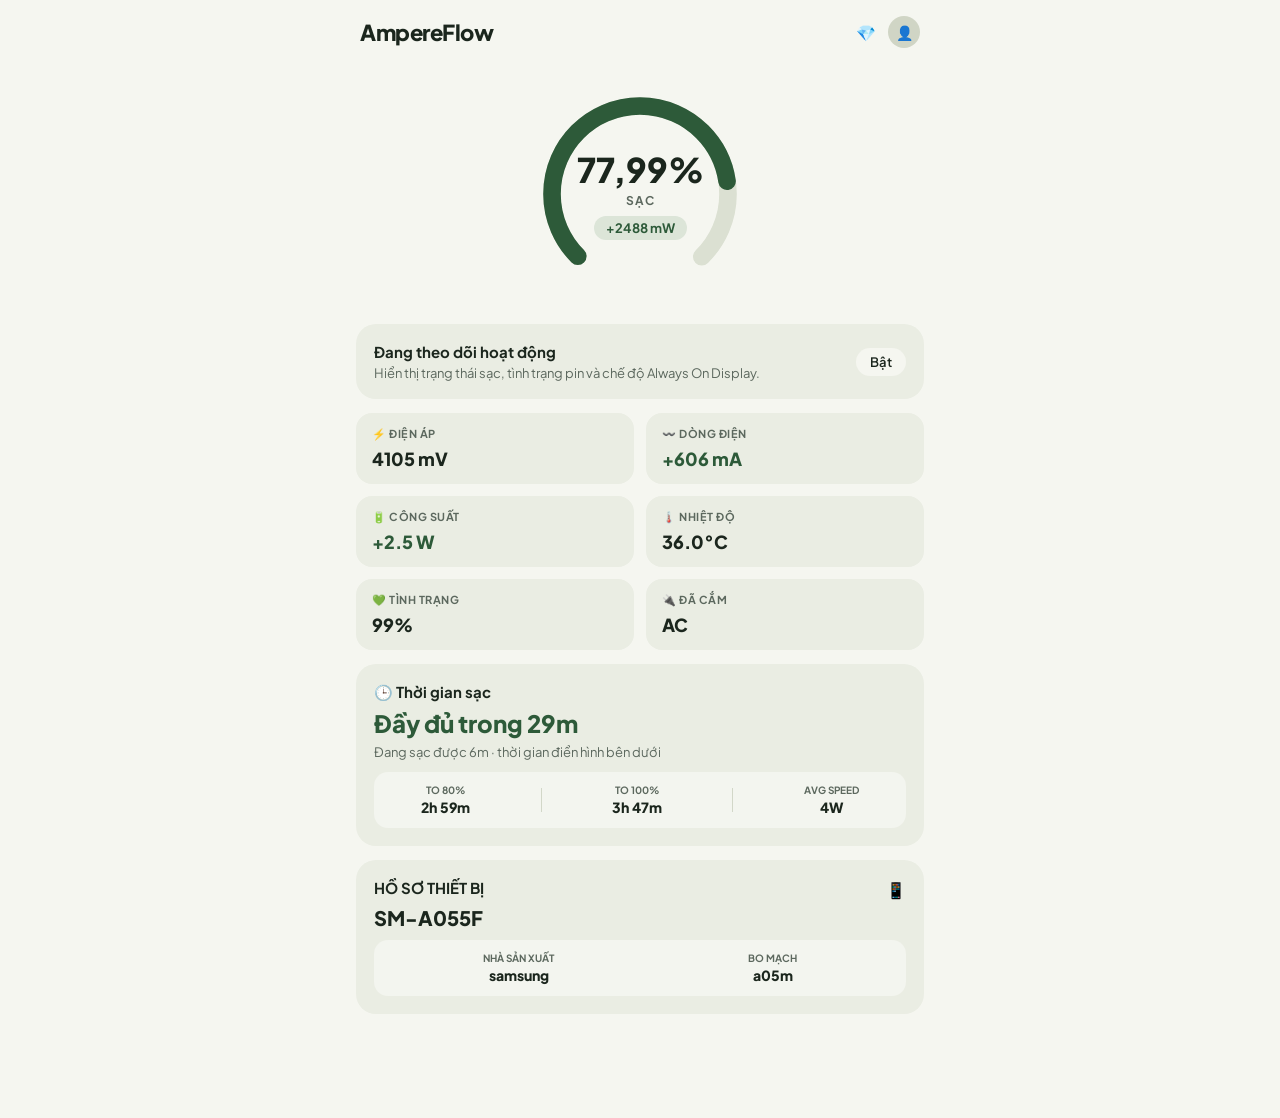
==== index.html @ 2086a8b3 "update" ====
<!DOCTYPE html>
<html lang="vi">
<head>
  <meta charset="UTF-8" />
  <meta name="viewport" content="width=device-width, initial-scale=1.0, maximum-scale=1.0, user-scalable=no" />
  <title>AmpereFlow</title>
  <link rel="preconnect" href="https://fonts.googleapis.com">
  <link href="https://fonts.googleapis.com/css2?family=Plus+Jakarta+Sans:wght@400;500;600;700;800&display=swap" rel="stylesheet">
  <link rel="stylesheet" href="style.css" />
</head>
<body>

  <!-- HEADER HEADER APP -->
  <header class="app-header">
    <div class="header-title">AmpereFlow</div>
    <div class="header-icons">
      <span class="icon-btn">💎</span>
      <div class="user-avatar">👤</div>
    </div>
  </header>

  <!-- NỘI DUNG CHÍNH (TAB CONTAINER) -->
  <main class="app-content">

    <!-- TAB 1: CHI TIẾT (CHI TIẾT THÔNG SỐ SẠC & PIN) -->
    <section id="tab-detail" class="tab-content active">
      
      <!-- DỒNG HỒ VÒNG CUNG CHARGING GAUGE -->
      <div class="gauge-card">
        <div class="gauge-container">
          <svg class="gauge-svg" viewBox="0 0 200 200">
            <circle class="gauge-bg" cx="100" cy="100" r="80"></circle>
            <circle class="gauge-fill" id="gauge-fill" cx="100" cy="100" r="80"></circle>
          </svg>
          <div class="gauge-inner">
            <div class="gauge-val" id="val-battery-pct">77,99%</div>
            <div class="gauge-status" id="lbl-charge-status">SẠC</div>
            <div class="gauge-power-badge" id="lbl-power-mw">+2488 mW</div>
          </div>
        </div>
      </div>

      <!-- CARD TRẠNG THÁI HOẠT ĐỘNG -->
      <div class="info-card flex-row-between">
        <div>
          <div class="card-title">Đang theo dõi hoạt động</div>
          <div class="card-desc">Hiển thị trạng thái sạc, tình trạng pin và chế độ Always On Display.</div>
        </div>
        <div class="toggle-badge" id="lbl-monitor-state">Bật</div>
      </div>

      <!-- GRID THÔNG SỐ ĐIỆN NĂNG -->
      <div class="stats-grid">
        <div class="stat-card">
          <div class="stat-header">⚡ ĐIỆN ÁP</div>
          <div class="stat-value" id="val-voltage">4105 mV</div>
        </div>

        <div class="stat-card">
          <div class="stat-header">〰️ DÒNG ĐIỆN</div>
          <div class="stat-value highlight-green" id="val-current">+606 mA</div>
        </div>

        <div class="stat-card">
          <div class="stat-header">🔋 CÔNG SUẤT</div>
          <div class="stat-value highlight-green" id="val-power">+2.5 W</div>
        </div>

        <div class="stat-card">
          <div class="stat-header">🌡️ NHIỆT ĐỘ</div>
          <div class="stat-value" id="val-temp">36.0°C</div>
        </div>

        <div class="stat-card">
          <div class="stat-header">💚 TÌNH TRẠNG</div>
          <div class="stat-value" id="val-health">99%</div>
        </div>

        <div class="stat-card">
          <div class="stat-header">🔌 ĐÃ CẮM</div>
          <div class="stat-value" id="val-plug">AC</div>
        </div>
      </div>

      <!-- CARD THỜI GIAN SẠC ƯỚC TÍNH -->
      <div class="info-card">
        <div class="card-title">🕒 Thời gian sạc</div>
        <div class="estimate-hero" id="val-time-remaining">Đầy đủ trong 29m</div>
        <div class="card-desc">Đang sạc được 6m · thời gian điển hình bên dưới</div>
        
        <div class="sub-stats-row">
          <div class="sub-stat-item">
            <span class="sub-label">TO 80%</span>
            <span class="sub-val">2h 59m</span>
          </div>
          <div class="sub-stat-divider"></div>
          <div class="sub-stat-item">
            <span class="sub-label">TO 100%</span>
            <span class="sub-val">3h 47m</span>
          </div>
          <div class="sub-stat-divider"></div>
          <div class="sub-stat-item">
            <span class="sub-label">AVG SPEED</span>
            <span class="sub-val" id="val-avg-speed">4W</span>
          </div>
        </div>
      </div>

      <!-- CARD HỒ SƠ THIẾT BỊ -->
      <div class="info-card">
        <div class="card-title-row">
          <span class="card-title">HỒ SƠ THIẾT BỊ</span>
          <span>📱</span>
        </div>
        <div class="device-model-hero" id="val-device-model">SM-A055F</div>
        <div class="sub-stats-row" style="margin-top: 10px;">
          <div class="sub-stat-item" style="text-align: left;">
            <span class="sub-label">NHÀ SẢN XUẤT</span>
            <span class="sub-val" id="val-device-vendor">samsung</span>
          </div>
          <div class="sub-stat-item" style="text-align: left;">
            <span class="sub-label">BO MẠCH</span>
            <span class="sub-val" id="val-device-board">a05m</span>
          </div>
        </div>
      </div>

    </section>

    <!-- TAB 2: THIẾT KẾ / CHĂM SÓC PIN -->
    <section id="tab-design" class="tab-content">
      <div class="info-card">
        <div class="card-title">💚 Tình trạng pin</div>
        <div class="estimate-hero" style="color: #2e7d32;">99% Xuất sắc</div>
        <div class="card-desc">Được ước tính từ 383 chu kỳ sạc</div>
        
        <div class="sub-stats-row" style="margin-top: 14px;">
          <div class="sub-stat-item">
            <span class="sub-label">ƯỚC LƯỢNG</span>
            <span class="sub-val">4.950mAh</span>
          </div>
          <div class="sub-stat-divider"></div>
          <div class="sub-stat-item">
            <span class="sub-label">THIẾT KẾ</span>
            <span class="sub-val">5.000mAh</span>
          </div>
        </div>
      </div>

      <div class="info-card">
        <div class="card-title">Chăm sóc pin</div>
        <div class="card-desc">Điều gì thực sự làm pin lithium chai, và điều gì thì không. Các phương pháp sạc từ 20% đến 80% giúp tối ưu tuổi thọ cell pin.</div>
      </div>
    </section>

    <!-- TAB 3: LỊCH SỬ / ĐỒ THỊ -->
    <section id="tab-history" class="tab-content">
      <div class="info-card">
        <div class="card-title">📈 Hồ sơ sạc</div>
        <div class="chart-legend">
          <span class="legend-dot green"></span> Tốc độ sạc
          <span class="legend-dot brown" style="margin-left: 12px;"></span> Nhiệt độ
        </div>
        <div class="chart-box">
          <canvas id="batteryChart"></canvas>
        </div>
        <div class="card-desc" style="margin-top: 10px; text-align: center;" id="lbl-chart-peak">
          Đỉnh điểm khoảng 34.5°C ở mức sạc 65%
        </div>
      </div>
    </section>

    <!-- TAB 4: CÁCH SỬ DỤNG -->
    <section id="tab-usage" class="tab-content">
      <div class="info-card">
        <div class="card-title">💡 Hướng dẫn đo chuẩn</div>
        <div class="card-desc" style="line-height: 1.6;">
          1. Tránh sử dụng điện thoại trong khi sạc để có kết quả đo công suất thực chính xác nhất.<br>
          2. Nhiệt độ môi trường ảnh hưởng đến tốc độ sạc tối đa của bo mạch.<br>
          3. Đồ thị sẽ tự động ghi lại quá trình dòng điện $\text{mA}$ tăng giảm theo
---- style.css ----
:root {
  --bg-main: #f5f6f0;
  --card-bg: #eaede3;
  --card-card-inner: #dedfd5;
  --accent-green: #2d5a39;
  --accent-light-green: #408253;
  --text-dark: #1b261d;
  --text-muted: #5c685e;
  --border-color: #d2d7c8;
}

* {
  box-sizing: border-box;
  margin: 0;
  padding: 0;
  font-family: 'Plus Jakarta Sans', sans-serif;
  -webkit-tap-highlight-color: transparent;
}

body {
  background-color: var(--bg-main);
  color: var(--text-dark);
  padding-bottom: 90px;
  max-width: 600px;
  margin: 0 auto;
  min-height: 100vh;
}

/* HEADER */
.app-header {
  display: flex;
  justify-content: space-between;
  align-items: center;
  padding: 16px 20px;
  background-color: var(--bg-main);
  position: sticky;
  top: 0;
  z-index: 50;
}

.header-title {
  font-size: 22px;
  font-weight: 800;
  color: var(--text-dark);
  letter-spacing: -0.5px;
}

.header-icons {
  display: flex;
  align-items: center;
  gap: 12px;
}

.user-avatar {
  width: 32px;
  height: 32px;
  border-radius: 50%;
  background: #d0d5c5;
  display: flex;
  align-items: center;
  justify-content: center;
  font-size: 14px;
}

/* TAB CONTENT MANAGEMENT */
.app-content {
  padding: 0 16px;
}

.tab-content {
  display: none;
}

.tab-content.active {
  display: block;
  animation: fadeIn 0.25s ease-in-out;
}

@keyframes fadeIn {
  from { opacity: 0; transform: translateY(4px); }
  to { opacity: 1; transform: translateY(0); }
}

/* CARDS */
.info-card {
  background-color: var(--card-bg);
  border-radius: 20px;
  padding: 18px;
  margin-bottom: 14px;
}

.flex-row-between {
  display: flex;
  justify-content: space-between;
  align-items: center;
}

.card-title {
  font-size: 15px;
  font-weight: 700;
  color: var(--text-dark);
  margin-bottom: 4px;
}

.card-title-row {
  display: flex;
  justify-content: space-between;
  align-items: center;
}

.card-desc {
  font-size: 13px;
  color: var(--text-muted);
}

.toggle-badge {
  font-size: 13px;
  font-weight: 600;
  color: var(--text-dark);
  background-color: var(--bg-main);
  padding: 6px 14px;
  border-radius: 20px;
}

/* GAUGE METER VÒNG CUNG */
.gauge-card {
  display: flex;
  justify-content: center;
  align-items: center;
  padding: 20px 0;
}

.gauge-container {
  position: relative;
  width: 220px;
  height: 220px;
}

.gauge-svg {
  width: 100%;
  height: 100%;
  transform: rotate(135deg);
}

.gauge-bg {
  fill: none;
  stroke: #dbe0d2;
  stroke-width: 16;
  stroke-dasharray: 377; /* 2 * PI * r * (270/360) */
  stroke-dashoffset: 0;
  stroke-linecap: round;
}

.gauge-fill {
  fill: none;
  stroke: var(--accent-green);
  stroke-width: 16;
  stroke-dasharray: 502;
  stroke-dashoffset: 200;
  stroke-linecap: round;
  transition: stroke-dashoffset 0.8s ease;
}

.gauge-inner {
  position: absolute;
  top: 0;
  left: 0;
  width: 100%;
  height: 100%;
  display: flex;
  flex-direction: column;
  justify-content: center;
  align-items: center;
}

.gauge-val {
  font-size: 34px;
  font-weight: 800;
  color: var(--text-dark);
}

.gauge-status {
  font-size: 12px;
  font-weight: 700;
  color: var(--text-muted);
  letter-spacing: 1px;
  margin-top: 2px;
}

.gauge-power-badge {
  margin-top: 8px;
  background-color: #dce5d8;
  color: var(--accent-green);
  font-size: 13px;
  font-weight: 700;
  padding: 4px 12px;
  border-radius: 12px;
}

/* STATS GRID 2 COLUMNS */
.stats-grid {
  display: grid;
  grid-template-columns: 1fr 1fr;
  gap: 12px;
  margin-bottom: 14px;
}

.stat-card {
  background-color: var(--card-bg);
  border-radius: 16px;
  padding: 14px 16px;
}

.stat-header {
  font-size: 11px;
  font-weight: 700;
  color: var(--text-muted);
  letter-spacing: 0.5px;
  margin-bottom: 6px;
}

.stat-value {
  font-size: 18px;
  font-weight: 800;
  color: var(--text-dark);
}

.highlight-green {
  color: var(--accent-green);
}

/* ESTIMATE & SUB STATS */
.estimate-hero {
  font-size: 24px;
  font-weight: 800;
  color: var(--accent-green);
  margin: 6px 0;
}

.sub-stats-row {
  display: flex;
  align-items: center;
  justify-content: space-around;
  background-color: rgba(255, 255, 255, 0.4);
  border-radius: 14px;
  padding: 12px;
  margin-top: 12px;
}

.sub-stat-item {
  display: flex;
  flex-direction: column;
  align-items: center;
}

.sub-label {
  font-size: 10px;
  font-weight: 700;
  color: var(--text-muted);
}

.sub-val {
  font-size: 14px;
  font-weight: 800;
  color: var(--text-dark);
  margin-top: 2px;
}

.sub-stat-divider {
  width: 1px;
  height: 24px;
  background-color: var(--border-color);
}

.device-model-hero {
  font-size: 20px;
  font-weight: 800;
  color: var(--text-dark);
  margin-top: 4px;
}

/* CHART BOX */
.chart-box {
  width: 100%;
  height: 160px;
  margin-top: 10px;
}

.chart-legend {
  font-size: 12px;
  color: var(--text-muted);
  margin-top: 4px;
}

.legend-dot {
  display: inline-block;
  width: 8px;
  height: 8px;
  border-radius: 50%;
}
.legend-dot.green { background: var(--accent-green); }
.legend-dot.brown { background: #8d6e63; }

.form-row {
  display: flex;
  justify-content: space-between;
  align-items: center;
  padding: 10px 0;
  border-bottom: 1px solid var(--border-color);
  font-size: 14px;
}

/* BOTTOM NAVIGATION */
.bottom-nav {
  position: fixed;
  bottom: 0;
  left: 0;
  right: 0;
  max-width: 600px;
  margin: 0 auto;
  background-color: var(--bg-main);
  border-top: 1px solid var(--border-color);
  display: flex;
  justify-content: space-around;
  padding: 8px 0 12px 0;
  z-index: 100;
}

.nav-item {
  background: none;
  border: none;
  display: flex;
  flex-direction: column;
  align-items: center;
  cursor: pointer;
  flex: 1;
  padding: 4px 0;
}

.nav-icon {
  font-size: 18px;
  margin-bottom: 2px;
}

.nav-label {
  font-size: 11px;
  font-weight: 600;
  color: var(--text-muted);
}

.nav-item.active .nav-label {
  color: var(--accent-green);
  font-weight: 800;
}

.nav-item.active .nav-icon {
  transform: scale(1.1);
}
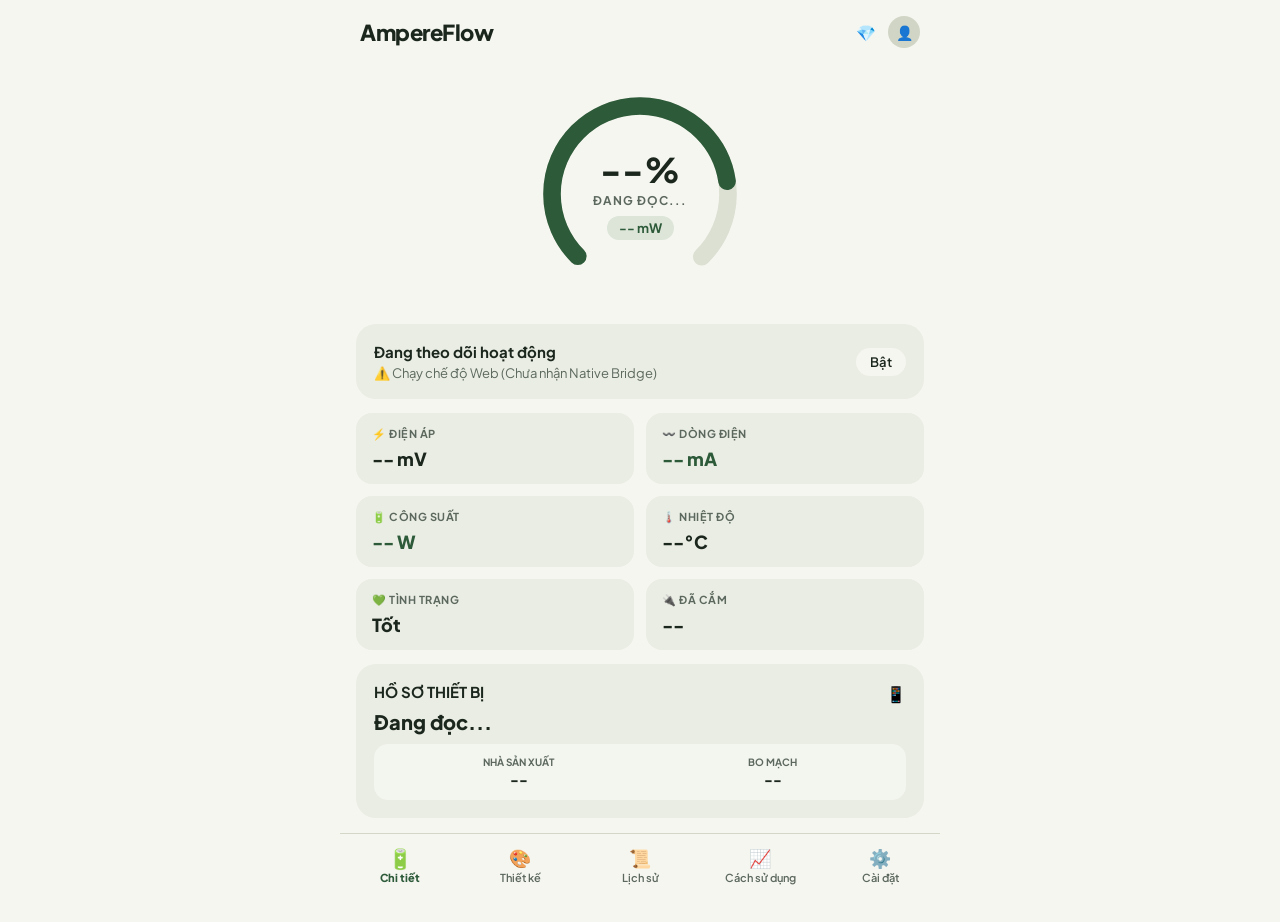
==== commit 1e9cbcf6: "update" ====
--- a/index.html
+++ b/index.html
@@ -10,7 +10,6 @@
 </head>
 <body>
 
-  <!-- HEADER HEADER APP -->
   <header class="app-header">
     <div class="header-title">AmpereFlow</div>
     <div class="header-icons">
@@ -19,13 +18,10 @@
     </div>
   </header>
 
-  <!-- NỘI DUNG CHÍNH (TAB CONTAINER) -->
   <main class="app-content">
 
-    <!-- TAB 1: CHI TIẾT (CHI TIẾT THÔNG SỐ SẠC & PIN) -->
     <section id="tab-detail" class="tab-content active">
       
-      <!-- DỒNG HỒ VÒNG CUNG CHARGING GAUGE -->
       <div class="gauge-card">
         <div class="gauge-container">
           <svg class="gauge-svg" viewBox="0 0 200 200">
@@ -33,148 +29,132 @@
             <circle class="gauge-fill" id="gauge-fill" cx="100" cy="100" r="80"></circle>
           </svg>
           <div class="gauge-inner">
-            <div class="gauge-val" id="val-battery-pct">77,99%</div>
-            <div class="gauge-status" id="lbl-charge-status">SẠC</div>
-            <div class="gauge-power-badge" id="lbl-power-mw">+2488 mW</div>
+            <div class="gauge-val" id="val-battery-pct">--%</div>
+            <div class="gauge-status" id="lbl-charge-status">ĐANG ĐỌC...</div>
+            <div class="gauge-power-badge" id="lbl-power-mw">-- mW</div>
           </div>
         </div>
       </div>
 
-      <!-- CARD TRẠNG THÁI HOẠT ĐỘNG -->
       <div class="info-card flex-row-between">
         <div>
           <div class="card-title">Đang theo dõi hoạt động</div>
-          <div class="card-desc">Hiển thị trạng thái sạc, tình trạng pin và chế độ Always On Display.</div>
+          <div class="card-desc" id="lbl-native-status">Kiểm tra kết nối phần cứng...</div>
         </div>
         <div class="toggle-badge" id="lbl-monitor-state">Bật</div>
       </div>
 
-      <!-- GRID THÔNG SỐ ĐIỆN NĂNG -->
       <div class="stats-grid">
         <div class="stat-card">
           <div class="stat-header">⚡ ĐIỆN ÁP</div>
-          <div class="stat-value" id="val-voltage">4105 mV</div>
+          <div class="stat-value" id="val-voltage">-- mV</div>
         </div>
 
         <div class="stat-card">
           <div class="stat-header">〰️ DÒNG ĐIỆN</div>
-          <div class="stat-value highlight-green" id="val-current">+606 mA</div>
+          <div class="stat-value highlight-green" id="val-current">-- mA</div>
         </div>
 
         <div class="stat-card">
           <div class="stat-header">🔋 CÔNG SUẤT</div>
-          <div class="stat-value highlight-green" id="val-power">+2.5 W</div>
+          <div class="stat-value highlight-green" id="val-power">-- W</div>
         </div>
 
         <div class="stat-card">
           <div class="stat-header">🌡️ NHIỆT ĐỘ</div>
-          <div class="stat-value" id="val-temp">36.0°C</div>
+          <div class="stat-value" id="val-temp">--°C</div>
         </div>
 
         <div class="stat-card">
           <div class="stat-header">💚 TÌNH TRẠNG</div>
-          <div class="stat-value" id="val-health">99%</div>
+          <div class="stat-value" id="val-health">Tốt</div>
         </div>
 
         <div class="stat-card">
           <div class="stat-header">🔌 ĐÃ CẮM</div>
-          <div class="stat-value" id="val-plug">AC</div>
+          <div class="stat-value" id="val-plug">--</div>
         </div>
       </div>
 
-      <!-- CARD THỜI GIAN SẠC ƯỚC TÍNH -->
-      <div class="info-card">
-        <div class="card-title">🕒 Thời gian sạc</div>
-        <div class="estimate-hero" id="val-time-remaining">Đầy đủ trong 29m</div>
-        <div class="card-desc">Đang sạc được 6m · thời gian điển hình bên dưới</div>
-        
-        <div class="sub-stats-row">
-          <div class="sub-stat-item">
-            <span class="sub-label">TO 80%</span>
-            <span class="sub-val">2h 59m</span>
-          </div>
-          <div class="sub-stat-divider"></div>
-          <div class="sub-stat-item">
-            <span class="sub-label">TO 100%</span>
-            <span class="sub-val">3h 47m</span>
-          </div>
-          <div class="sub-stat-divider"></div>
-          <div class="sub-stat-item">
-            <span class="sub-label">AVG SPEED</span>
-            <span class="sub-val" id="val-avg-speed">4W</span>
-          </div>
-        </div>
-      </div>
-
-      <!-- CARD HỒ SƠ THIẾT BỊ -->
       <div class="info-card">
         <div class="card-title-row">
           <span class="card-title">HỒ SƠ THIẾT BỊ</span>
           <span>📱</span>
         </div>
-        <div class="device-model-hero" id="val-device-model">SM-A055F</div>
+        <div class="device-model-hero" id="val-device-model">Đang đọc...</div>
         <div class="sub-stats-row" style="margin-top: 10px;">
           <div class="sub-stat-item" style="text-align: left;">
             <span class="sub-label">NHÀ SẢN XUẤT</span>
-            <span class="sub-val" id="val-device-vendor">samsung</span>
+            <span class="sub-val" id="val-device-vendor">--</span>
           </div>
           <div class="sub-stat-item" style="text-align: left;">
             <span class="sub-label">BO MẠCH</span>
-            <span class="sub-val" id="val-device-board">a05m</span>
+            <span class="sub-val" id="val-device-board">--</span>
           </div>
         </div>
       </div>
 
     </section>
 
-    <!-- TAB 2: THIẾT KẾ / CHĂM SÓC PIN -->
     <section id="tab-design" class="tab-content">
       <div class="info-card">
         <div class="card-title">💚 Tình trạng pin</div>
-        <div class="estimate-hero" style="color: #2e7d32;">99% Xuất sắc</div>
-        <div class="card-desc">Được ước tính từ 383 chu kỳ sạc</div>
-        
-        <div class="sub-stats-row" style="margin-top: 14px;">
-          <div class="sub-stat-item">
-            <span class="sub-label">ƯỚC LƯỢNG</span>
-            <span class="sub-val">4.950mAh</span>
-          </div>
-          <div class="sub-stat-divider"></div>
-          <div class="sub-stat-item">
-            <span class="sub-label">THIẾT KẾ</span>
-            <span class="sub-val">5.000mAh</span>
-          </div>
-        </div>
-      </div>
-
-      <div class="info-card">
-        <div class="card-title">Chăm sóc pin</div>
-        <div class="card-desc">Điều gì thực sự làm pin lithium chai, và điều gì thì không. Các phương pháp sạc từ 20% đến 80% giúp tối ưu tuổi thọ cell pin.</div>
+        <div class="estimate-hero" style="color: #2e7d32;" id="tab2-health-val">--% Xuất sắc</div>
+        <div class="card-desc">Cập nhật trực tiếp từ hệ thống Android</div>
       </div>
     </section>
 
-    <!-- TAB 3: LỊCH SỬ / ĐỒ THỊ -->
     <section id="tab-history" class="tab-content">
       <div class="info-card">
-        <div class="card-title">📈 Hồ sơ sạc</div>
-        <div class="chart-legend">
-          <span class="legend-dot green"></span> Tốc độ sạc
-          <span class="legend-dot brown" style="margin-left: 12px;"></span> Nhiệt độ
-        </div>
+        <div class="card-title">📈 Hồ sơ sạc thực tế</div>
         <div class="chart-box">
           <canvas id="batteryChart"></canvas>
-        </div>
-        <div class="card-desc" style="margin-top: 10px; text-align: center;" id="lbl-chart-peak">
-          Đỉnh điểm khoảng 34.5°C ở mức sạc 65%
         </div>
       </div>
     </section>
 
-    <!-- TAB 4: CÁCH SỬ DỤNG -->
     <section id="tab-usage" class="tab-content">
       <div class="info-card">
-        <div class="card-title">💡 Hướng dẫn đo chuẩn</div>
-        <div class="card-desc" style="line-height: 1.6;">
-          1. Tránh sử dụng điện thoại trong khi sạc để có kết quả đo công suất thực chính xác nhất.<br>
-          2. Nhiệt độ môi trường ảnh hưởng đến tốc độ sạc tối đa của bo mạch.<br>
-          3. Đồ thị sẽ tự động ghi lại quá trình dòng điện $\text{mA}$ tăng giảm theo
+        <div class="card-title">💡 Hướng dẫn</div>
+        <div class="card-desc">Cắm sạc để xem biến động dòng điện và công suất thực tế của thiết bị.</div>
+      </div>
+    </section>
+
+    <section id="tab-settings" class="tab-content">
+      <div class="info-card">
+        <div class="card-title">⚙️ Cài đặt</div>
+        <div class="form-row">
+          <span>Tự động cập nhật (2s)</span>
+          <input type="checkbox" checked disabled />
+        </div>
+      </div>
+    </section>
+
+  </main>
+
+  <nav class="bottom-nav">
+    <button class="nav-item active" onclick="switchTab('tab-detail', this)">
+      <span class="nav-icon">🔋</span>
+      <span class="nav-label">Chi tiết</span>
+    </button>
+    <button class="nav-item" onclick="switchTab('tab-design', this)">
+      <span class="nav-icon">🎨</span>
+      <span class="nav-label">Thiết kế</span>
+    </button>
+    <button class="nav-item" onclick="switchTab('tab-history', this)">
+      <span class="nav-icon">📜</span>
+      <span class="nav-label">Lịch sử</span>
+    </button>
+    <button class="nav-item" onclick="switchTab('tab-usage', this)">
+      <span class="nav-icon">📈</span>
+      <span class="nav-label">Cách sử dụng</span>
+    </button>
+    <button class="nav-item" onclick="switchTab('tab-settings', this)">
+      <span class="nav-icon">⚙️</span>
+      <span class="nav-label">Cài đặt</span>
+    </button>
+  </nav>
+
+  <script src="main.js"></script>
+</body>
+</html>
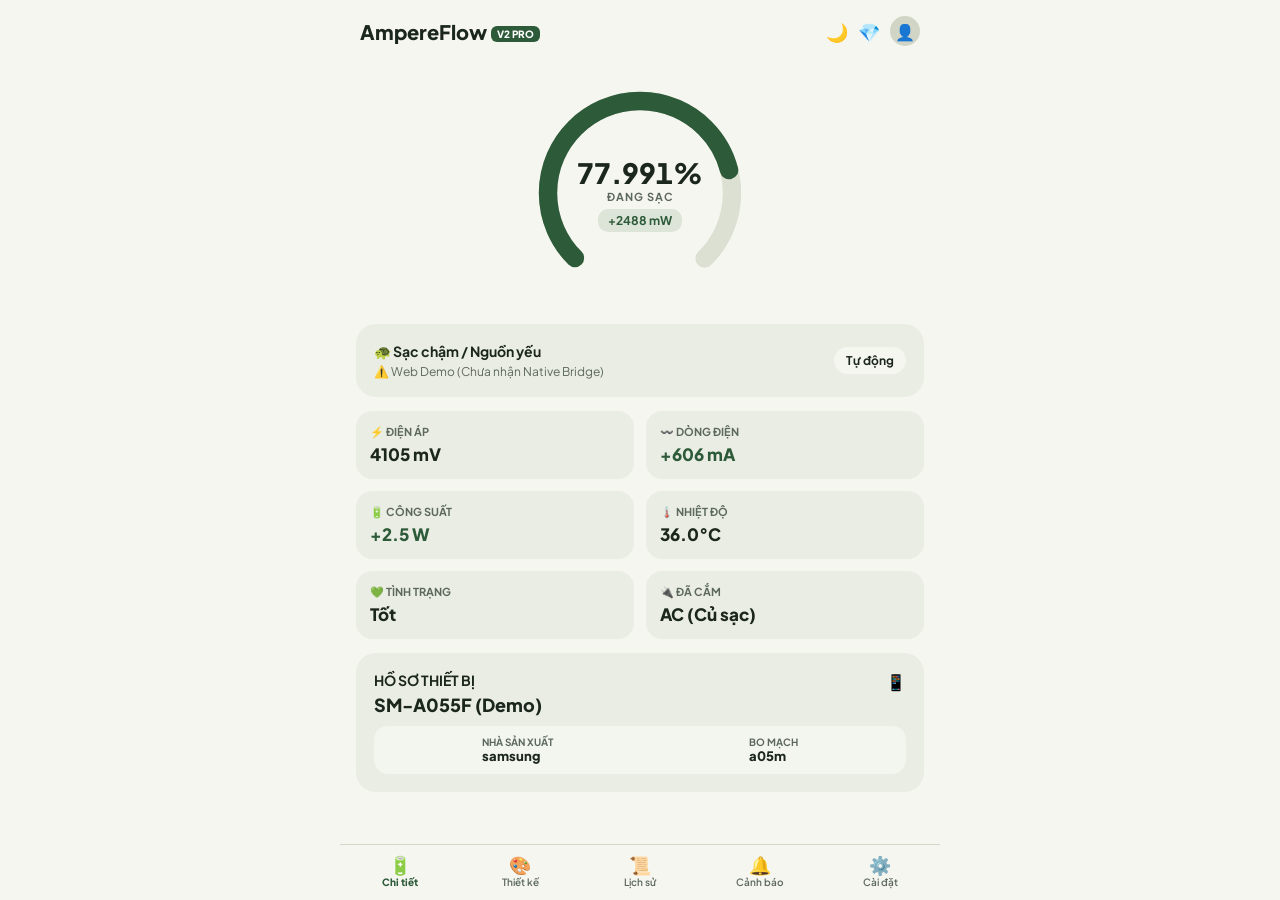
==== commit 72ac2c74: "update" ====
--- a/index.html
+++ b/index.html
@@ -3,25 +3,30 @@
 <head>
   <meta charset="UTF-8" />
   <meta name="viewport" content="width=device-width, initial-scale=1.0, maximum-scale=1.0, user-scalable=no" />
-  <title>AmpereFlow</title>
+  <title>AmpereFlow V2 Pro</title>
   <link rel="preconnect" href="https://fonts.googleapis.com">
   <link href="https://fonts.googleapis.com/css2?family=Plus+Jakarta+Sans:wght@400;500;600;700;800&display=swap" rel="stylesheet">
   <link rel="stylesheet" href="style.css" />
 </head>
 <body>
 
+  <!-- HEADER HEADER APP -->
   <header class="app-header">
-    <div class="header-title">AmpereFlow</div>
+    <div class="header-title">AmpereFlow <span class="v2-tag">V2 PRO</span></div>
     <div class="header-icons">
+      <button class="icon-btn" id="btn-aod" title="Always On Display">🌙</button>
       <span class="icon-btn">💎</span>
       <div class="user-avatar">👤</div>
     </div>
   </header>
 
+  <!-- MAIN APP CONTAINER -->
   <main class="app-content">
 
+    <!-- TAB 1: CHI TIẾT PIN REALTIME -->
     <section id="tab-detail" class="tab-content active">
       
+      <!-- GAUGE METER -->
       <div class="gauge-card">
         <div class="gauge-container">
           <svg class="gauge-svg" viewBox="0 0 200 200">
@@ -29,21 +34,24 @@
             <circle class="gauge-fill" id="gauge-fill" cx="100" cy="100" r="80"></circle>
           </svg>
           <div class="gauge-inner">
-            <div class="gauge-val" id="val-battery-pct">--%</div>
+            <!-- % PIN 3 CHỮ SỐ THẬP PHÂN -->
+            <div class="gauge-val" id="val-battery-pct">--.---%</div>
             <div class="gauge-status" id="lbl-charge-status">ĐANG ĐỌC...</div>
             <div class="gauge-power-badge" id="lbl-power-mw">-- mW</div>
           </div>
         </div>
       </div>
 
+      <!-- CARD TRẠNG THÁI NATIVE & CHẨN ĐOÁN CỦ SẠC -->
       <div class="info-card flex-row-between">
         <div>
-          <div class="card-title">Đang theo dõi hoạt động</div>
+          <div class="card-title" id="lbl-charger-type">⚡ Nguồn Sạc: Đang kiểm tra...</div>
           <div class="card-desc" id="lbl-native-status">Kiểm tra kết nối phần cứng...</div>
         </div>
-        <div class="toggle-badge" id="lbl-monitor-state">Bật</div>
-      </div>
-
+        <div class="toggle-badge" id="lbl-monitor-state">Tự động</div>
+      </div>
+
+      <!-- GRID THÔNG SỐ ĐIỆN NĂNG -->
       <div class="stats-grid">
         <div class="stat-card">
           <div class="stat-header">⚡ ĐIỆN ÁP</div>
@@ -76,6 +84,7 @@
         </div>
       </div>
 
+      <!-- HỒ SƠ THIẾT BỊ -->
       <div class="info-card">
         <div class="card-title-row">
           <span class="card-title">HỒ SƠ THIẾT BỊ</span>
@@ -96,42 +105,86 @@
 
     </section>
 
+    <!-- TAB 2: THIẾT KẾ & SỨC KHỎE PIN -->
     <section id="tab-design" class="tab-content">
       <div class="info-card">
-        <div class="card-title">💚 Tình trạng pin</div>
-        <div class="estimate-hero" style="color: #2e7d32;" id="tab2-health-val">--% Xuất sắc</div>
-        <div class="card-desc">Cập nhật trực tiếp từ hệ thống Android</div>
-      </div>
-    </section>
-
+        <div class="card-title">💚 Sức khỏe & Dung lượng Pin</div>
+        <div class="estimate-hero" style="color: #2e7d32;" id="val-health-pct">99.200% Tốt</div>
+        <div class="card-desc">Tính toán dựa trên dòng nạp thực tế và cell pin phần cứng.</div>
+        
+        <div class="sub-stats-row" style="margin-top: 14px;">
+          <div class="sub-stat-item">
+            <span class="sub-label">DUNG LƯỢNG MẢNG</span>
+            <span class="sub-val" id="val-charge-counter">-- uAh</span>
+          </div>
+          <div class="sub-stat-divider"></div>
+          <div class="sub-stat-item">
+            <span class="sub-label">THIẾT KẾ DỰ KIẾN</span>
+            <span class="sub-val">5.000 mAh</span>
+          </div>
+        </div>
+      </div>
+    </section>
+
+    <!-- TAB 3: LỊCH SỬ SẠC -->
     <section id="tab-history" class="tab-content">
       <div class="info-card">
-        <div class="card-title">📈 Hồ sơ sạc thực tế</div>
+        <div class="card-title">📈 Hồ sơ dòng điện sạc thực tế</div>
+        <div class="chart-legend">
+          <span class="legend-dot green"></span> Dòng sạc (mA)
+          <span class="legend-dot brown" style="margin-left: 12px;"></span> Nhiệt độ (°C)
+        </div>
         <div class="chart-box">
           <canvas id="batteryChart"></canvas>
         </div>
       </div>
     </section>
 
+    <!-- TAB 4: CÁCH SỬ DỤNG & CẢNH BÁO PIN -->
     <section id="tab-usage" class="tab-content">
       <div class="info-card">
-        <div class="card-title">💡 Hướng dẫn</div>
-        <div class="card-desc">Cắm sạc để xem biến động dòng điện và công suất thực tế của thiết bị.</div>
-      </div>
-    </section>
-
+        <div class="card-title">🔔 Thiết lập cảnh báo thông minh</div>
+        <div class="form-row">
+          <span>Cảnh báo pin đầy 80% (Bảo vệ pin)</span>
+          <input type="checkbox" id="chk-alarm-80" checked />
+        </div>
+        <div class="form-row">
+          <span>Cảnh báo quá nhiệt (>42°C)</span>
+          <input type="checkbox" id="chk-alarm-heat" checked />
+        </div>
+        <div class="form-row">
+          <span>Phát tiếng chuông khi ngắt sạc</span>
+          <input type="checkbox" id="chk-alarm-sound" checked />
+        </div>
+      </div>
+    </section>
+
+    <!-- TAB 5: CÀI ĐẶT & CHỌN TỐC ĐỘ REFRESH -->
     <section id="tab-settings" class="tab-content">
       <div class="info-card">
-        <div class="card-title">⚙️ Cài đặt</div>
-        <div class="form-row">
-          <span>Tự động cập nhật (2s)</span>
-          <input type="checkbox" checked disabled />
+        <div class="card-title">⚙️ Tối ưu hóa CPU & Tần số quét</div>
+        <div class="card-desc" style="margin-bottom: 12px;">Chọn tốc độ đọc thông số pin để tiết kiệm Pin & giảm tải CPU:</div>
+        
+        <div class="interval-selector">
+          <button class="interval-btn" data-ms="1000" onclick="changeInterval(1000, this)">1s (Liên tục)</button>
+          <button class="interval-btn active" data-ms="2000" onclick="changeInterval(2000, this)">2s (Khuyên dùng)</button>
+          <button class="interval-btn" data-ms="3000" onclick="changeInterval(3000, this)">3s (Tiết kiệm)</button>
+          <button class="interval-btn" data-ms="5000" onclick="changeInterval(5000, this)">5s (Siêu tiết kiệm)</button>
         </div>
       </div>
     </section>
 
   </main>
 
+  <!-- OVERLAY ALWAYS ON DISPLAY (AOD MODAL) -->
+  <div id="aod-overlay" class="aod-modal">
+    <div class="aod-clock" id="aod-clock">00:00</div>
+    <div class="aod-pct" id="aod-pct">77.990%</div>
+    <div class="aod-status" id="aod-status">⚡ SẠC +2.5W</div>
+    <button class="aod-close-btn" onclick="toggleAOD(false)">Chạm để tắt AOD</button>
+  </div>
+
+  <!-- BOTTOM NAVIGATION -->
   <nav class="bottom-nav">
     <button class="nav-item active" onclick="switchTab('tab-detail', this)">
       <span class="nav-icon">🔋</span>
@@ -146,8 +199,8 @@
       <span class="nav-label">Lịch sử</span>
     </button>
     <button class="nav-item" onclick="switchTab('tab-usage', this)">
-      <span class="nav-icon">📈</span>
-      <span class="nav-label">Cách sử dụng</span>
+      <span class="nav-icon">🔔</span>
+      <span class="nav-label">Cảnh báo</span>
     </button>
     <button class="nav-item" onclick="switchTab('tab-settings', this)">
       <span class="nav-icon">⚙️</span>
--- a/style.css
+++ b/style.css
@@ -1,9 +1,7 @@
 :root {
   --bg-main: #f5f6f0;
   --card-bg: #eaede3;
-  --card-card-inner: #dedfd5;
   --accent-green: #2d5a39;
-  --accent-light-green: #408253;
   --text-dark: #1b261d;
   --text-muted: #5c685e;
   --border-color: #d2d7c8;
@@ -26,7 +24,6 @@
   min-height: 100vh;
 }
 
-/* HEADER */
 .app-header {
   display: flex;
   justify-content: space-between;
@@ -39,30 +36,42 @@
 }
 
 .header-title {
-  font-size: 22px;
-  font-weight: 800;
-  color: var(--text-dark);
-  letter-spacing: -0.5px;
+  font-size: 20px;
+  font-weight: 800;
+}
+
+.v2-tag {
+  font-size: 10px;
+  background: var(--accent-green);
+  color: #fff;
+  padding: 2px 6px;
+  border-radius: 6px;
+  vertical-align: middle;
 }
 
 .header-icons {
   display: flex;
   align-items: center;
-  gap: 12px;
+  gap: 10px;
+}
+
+.icon-btn {
+  background: none;
+  border: none;
+  font-size: 18px;
+  cursor: pointer;
 }
 
 .user-avatar {
-  width: 32px;
-  height: 32px;
+  width: 30px;
+  height: 30px;
   border-radius: 50%;
   background: #d0d5c5;
   display: flex;
   align-items: center;
   justify-content: center;
-  font-size: 14px;
-}
-
-/* TAB CONTENT MANAGEMENT */
+}
+
 .app-content {
   padding: 0 16px;
 }
@@ -73,7 +82,7 @@
 
 .tab-content.active {
   display: block;
-  animation: fadeIn 0.25s ease-in-out;
+  animation: fadeIn 0.2s ease-in-out;
 }
 
 @keyframes fadeIn {
@@ -81,7 +90,6 @@
   to { opacity: 1; transform: translateY(0); }
 }
 
-/* CARDS */
 .info-card {
   background-color: var(--card-bg);
   border-radius: 20px;
@@ -96,44 +104,40 @@
 }
 
 .card-title {
-  font-size: 15px;
-  font-weight: 700;
-  color: var(--text-dark);
+  font-size: 14px;
+  font-weight: 700;
   margin-bottom: 4px;
 }
 
 .card-title-row {
   display: flex;
   justify-content: space-between;
-  align-items: center;
 }
 
 .card-desc {
-  font-size: 13px;
+  font-size: 12px;
   color: var(--text-muted);
 }
 
 .toggle-badge {
-  font-size: 13px;
-  font-weight: 600;
-  color: var(--text-dark);
-  background-color: var(--bg-main);
-  padding: 6px 14px;
-  border-radius: 20px;
-}
-
-/* GAUGE METER VÒNG CUNG */
+  font-size: 12px;
+  font-weight: 700;
+  background: var(--bg-main);
+  padding: 6px 12px;
+  border-radius: 16px;
+}
+
 .gauge-card {
   display: flex;
   justify-content: center;
   align-items: center;
-  padding: 20px 0;
+  padding: 16px 0;
 }
 
 .gauge-container {
   position: relative;
-  width: 220px;
-  height: 220px;
+  width: 230px;
+  height: 230px;
 }
 
 .gauge-svg {
@@ -146,8 +150,7 @@
   fill: none;
   stroke: #dbe0d2;
   stroke-width: 16;
-  stroke-dasharray: 377; /* 2 * PI * r * (270/360) */
-  stroke-dashoffset: 0;
+  stroke-dasharray: 377;
   stroke-linecap: round;
 }
 
@@ -158,7 +161,7 @@
   stroke-dasharray: 502;
   stroke-dashoffset: 200;
   stroke-linecap: round;
-  transition: stroke-dashoffset 0.8s ease;
+  transition: stroke-dashoffset 0.6s ease;
 }
 
 .gauge-inner {
@@ -174,30 +177,29 @@
 }
 
 .gauge-val {
-  font-size: 34px;
+  font-size: 28px;
   font-weight: 800;
   color: var(--text-dark);
+  font-variant-numeric: tabular-nums;
 }
 
 .gauge-status {
-  font-size: 12px;
+  font-size: 11px;
   font-weight: 700;
   color: var(--text-muted);
   letter-spacing: 1px;
-  margin-top: 2px;
 }
 
 .gauge-power-badge {
-  margin-top: 8px;
+  margin-top: 6px;
   background-color: #dce5d8;
   color: var(--accent-green);
-  font-size: 13px;
-  font-weight: 700;
-  padding: 4px 12px;
-  border-radius: 12px;
-}
-
-/* STATS GRID 2 COLUMNS */
+  font-size: 12px;
+  font-weight: 700;
+  padding: 4px 10px;
+  border-radius: 10px;
+}
+
 .stats-grid {
   display: grid;
   grid-template-columns: 1fr 1fr;
@@ -208,33 +210,30 @@
 .stat-card {
   background-color: var(--card-bg);
   border-radius: 16px;
-  padding: 14px 16px;
+  padding: 14px;
 }
 
 .stat-header {
   font-size: 11px;
   font-weight: 700;
   color: var(--text-muted);
-  letter-spacing: 0.5px;
-  margin-bottom: 6px;
+  margin-bottom: 4px;
 }
 
 .stat-value {
-  font-size: 18px;
-  font-weight: 800;
-  color: var(--text-dark);
+  font-size: 17px;
+  font-weight: 800;
 }
 
 .highlight-green {
   color: var(--accent-green);
 }
 
-/* ESTIMATE & SUB STATS */
 .estimate-hero {
-  font-size: 24px;
+  font-size: 22px;
   font-weight: 800;
   color: var(--accent-green);
-  margin: 6px 0;
+  margin: 4px 0;
 }
 
 .sub-stats-row {
@@ -243,14 +242,12 @@
   justify-content: space-around;
   background-color: rgba(255, 255, 255, 0.4);
   border-radius: 14px;
-  padding: 12px;
-  margin-top: 12px;
+  padding: 10px;
 }
 
 .sub-stat-item {
   display: flex;
   flex-direction: column;
-  align-items: center;
 }
 
 .sub-label {
@@ -260,36 +257,30 @@
 }
 
 .sub-val {
-  font-size: 14px;
-  font-weight: 800;
-  color: var(--text-dark);
-  margin-top: 2px;
+  font-size: 13px;
+  font-weight: 800;
 }
 
 .sub-stat-divider {
   width: 1px;
-  height: 24px;
+  height: 20px;
   background-color: var(--border-color);
 }
 
 .device-model-hero {
-  font-size: 20px;
-  font-weight: 800;
-  color: var(--text-dark);
-  margin-top: 4px;
-}
-
-/* CHART BOX */
+  font-size: 18px;
+  font-weight: 800;
+}
+
 .chart-box {
   width: 100%;
-  height: 160px;
+  height: 150px;
   margin-top: 10px;
 }
 
 .chart-legend {
-  font-size: 12px;
+  font-size: 11px;
   color: var(--text-muted);
-  margin-top: 4px;
 }
 
 .legend-dot {
@@ -305,17 +296,85 @@
   display: flex;
   justify-content: space-between;
   align-items: center;
-  padding: 10px 0;
+  padding: 12px 0;
   border-bottom: 1px solid var(--border-color);
-  font-size: 14px;
+  font-size: 13px;
+}
+
+/* INTERVAL SELECTOR BUTTONS */
+.interval-selector {
+  display: grid;
+  grid-template-columns: 1fr 1fr;
+  gap: 10px;
+  margin-top: 8px;
+}
+
+.interval-btn {
+  background: var(--bg-main);
+  border: 1px solid var(--border-color);
+  padding: 10px;
+  border-radius: 12px;
+  font-size: 12px;
+  font-weight: 700;
+  color: var(--text-dark);
+  cursor: pointer;
+}
+
+.interval-btn.active {
+  background: var(--accent-green);
+  color: #fff;
+  border-color: var(--accent-green);
+}
+
+/* ALWAYS ON DISPLAY OVERLAY */
+.aod-modal {
+  display: none;
+  position: fixed;
+  top: 0; left: 0; right: 0; bottom: 0;
+  background-color: #000;
+  color: #33ff33;
+  z-index: 999;
+  flex-direction: column;
+  justify-content: center;
+  align-items: center;
+  text-align: center;
+}
+
+.aod-modal.active {
+  display: flex;
+}
+
+.aod-clock {
+  font-size: 64px;
+  font-weight: 800;
+  font-family: monospace;
+}
+
+.aod-pct {
+  font-size: 32px;
+  margin-top: 10px;
+}
+
+.aod-status {
+  font-size: 16px;
+  color: #888;
+  margin-top: 8px;
+}
+
+.aod-close-btn {
+  margin-top: 40px;
+  background: #222;
+  color: #aaa;
+  border: 1px solid #444;
+  padding: 10px 20px;
+  border-radius: 20px;
+  font-size: 12px;
 }
 
 /* BOTTOM NAVIGATION */
 .bottom-nav {
   position: fixed;
-  bottom: 0;
-  left: 0;
-  right: 0;
+  bottom: 0; left: 0; right: 0;
   max-width: 600px;
   margin: 0 auto;
   background-color: var(--bg-main);
@@ -334,26 +393,9 @@
   align-items: center;
   cursor: pointer;
   flex: 1;
-  padding: 4px 0;
-}
-
-.nav-icon {
-  font-size: 18px;
-  margin-bottom: 2px;
-}
-
-.nav-label {
-  font-size: 11px;
-  font-weight: 600;
-  color: var(--text-muted);
-}
-
-.nav-item.active .nav-label {
-  color: var(--accent-green);
-  font-weight: 800;
-}
-
-.nav-item.active .nav-icon {
-  transform: scale(1.1);
-}
+}
+
+.nav-icon { font-size: 18px; }
+.nav-label { font-size: 10px; font-weight: 600; color: var(--text-muted); }
+.nav-item.active .nav-label { color: var(--accent-green); font-weight: 800; }
  
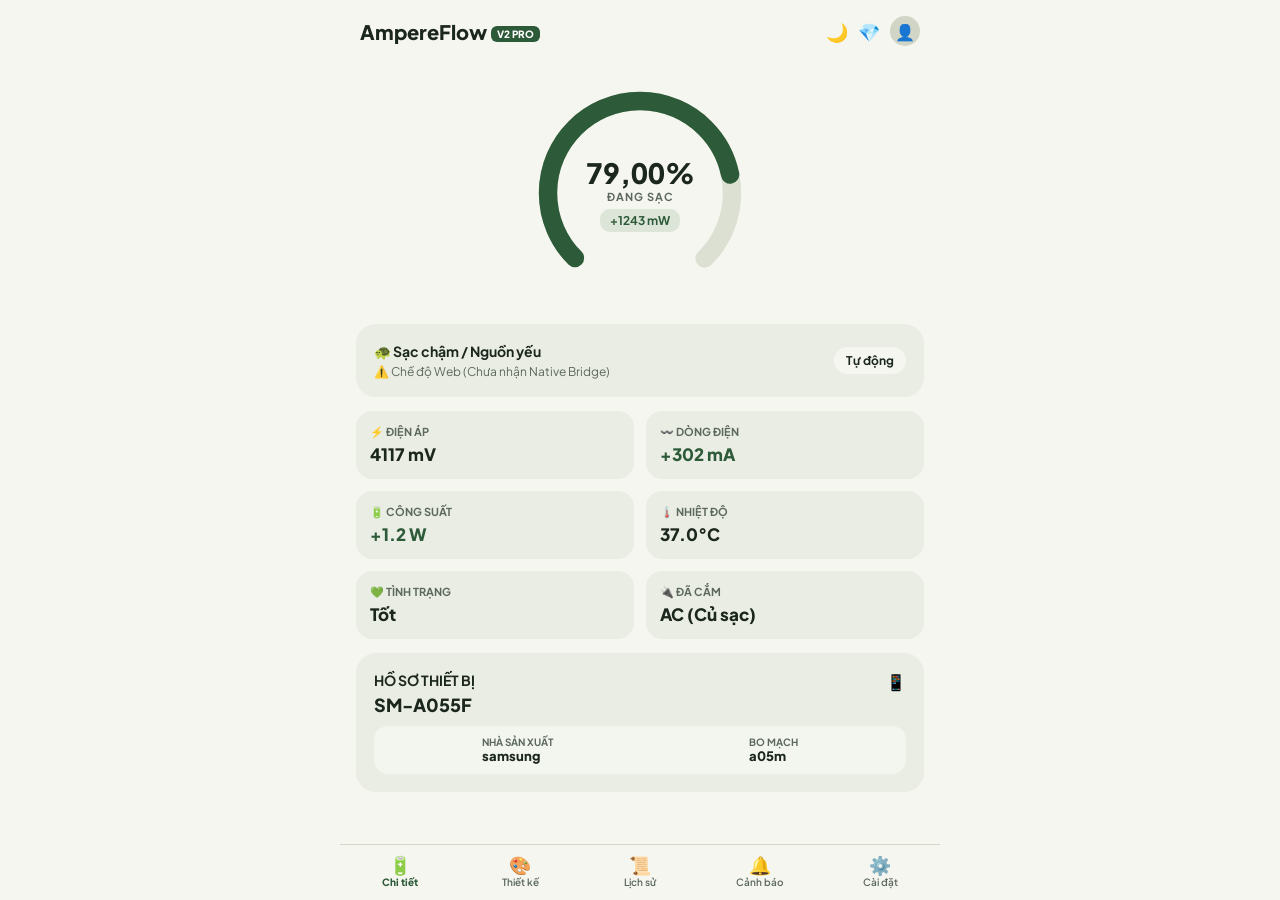
==== commit 8079f037: "update" ====
--- a/index.html
+++ b/index.html
@@ -35,7 +35,7 @@
           </svg>
           <div class="gauge-inner">
             <!-- % PIN 3 CHỮ SỐ THẬP PHÂN -->
-            <div class="gauge-val" id="val-battery-pct">--.---%</div>
+            <div class="gauge-val" id="val-battery-pct">--.--%</div>
             <div class="gauge-status" id="lbl-charge-status">ĐANG ĐỌC...</div>
             <div class="gauge-power-badge" id="lbl-power-mw">-- mW</div>
           </div>
